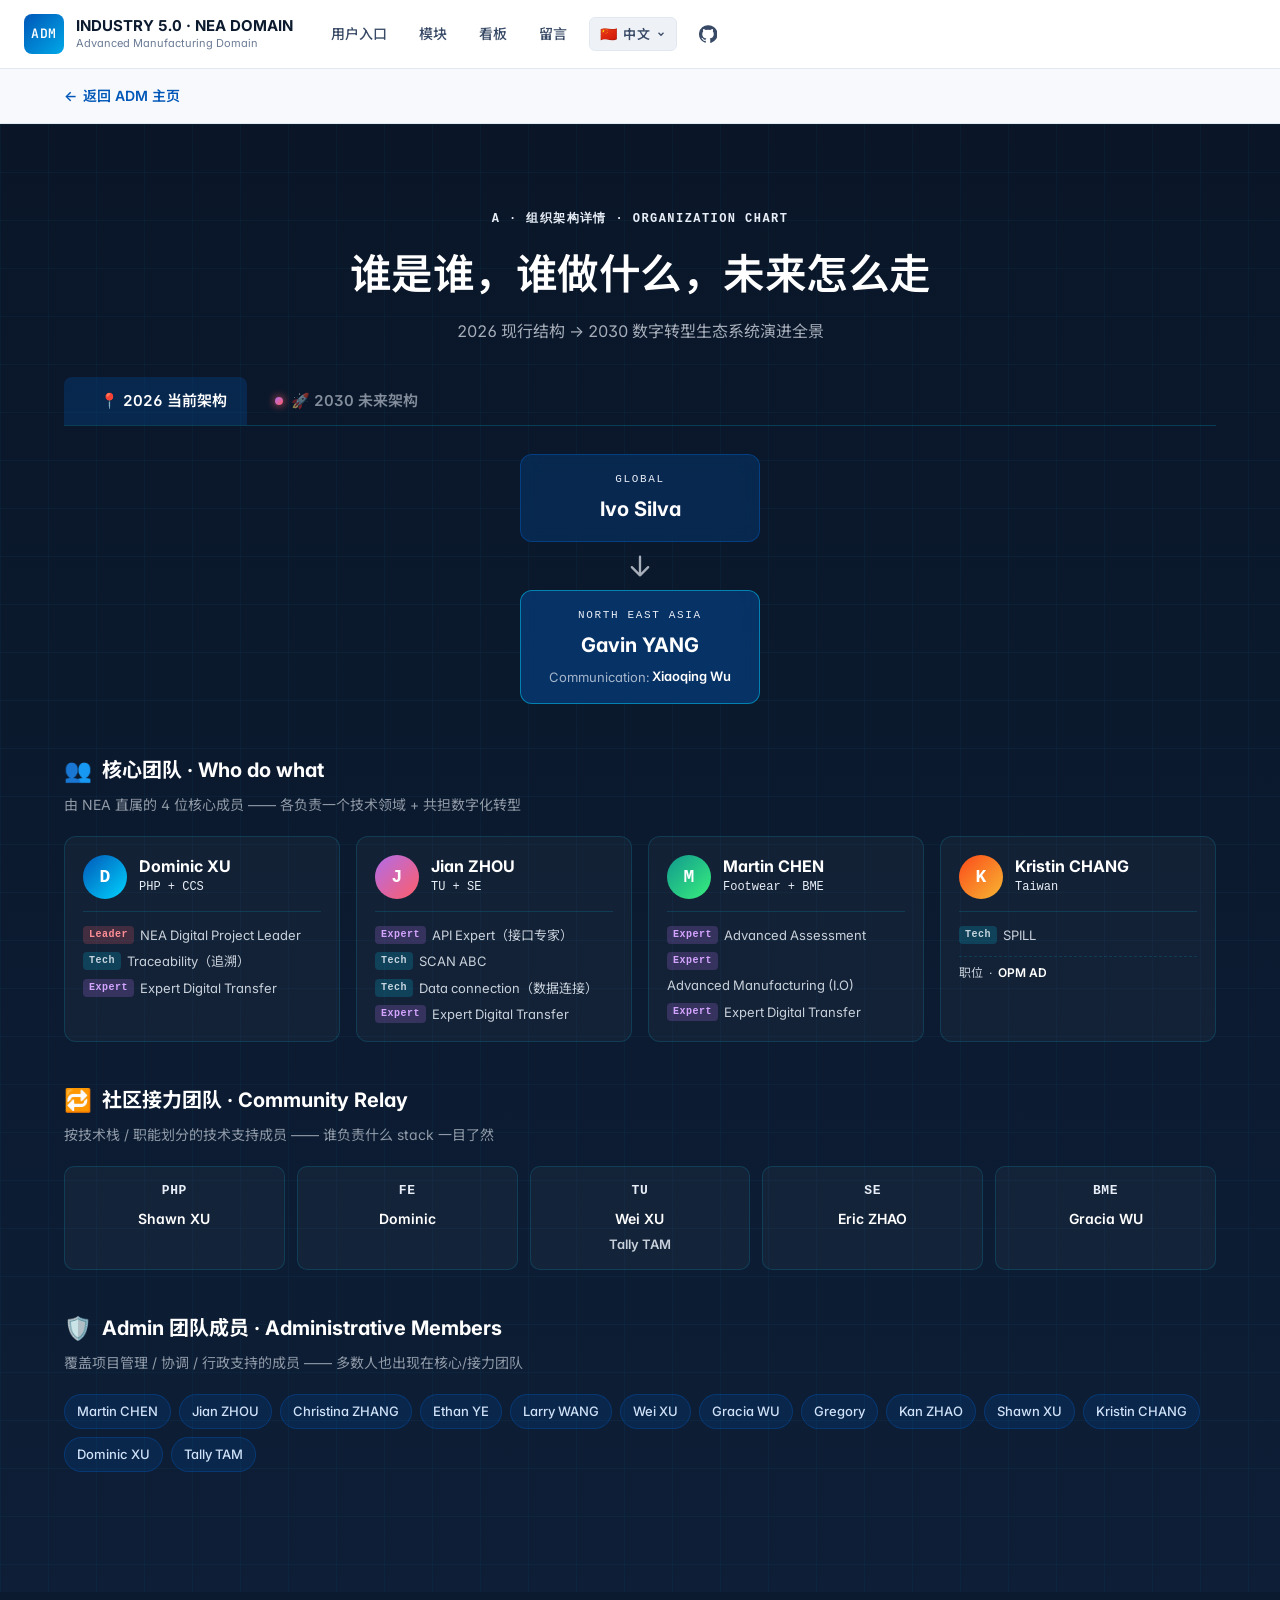
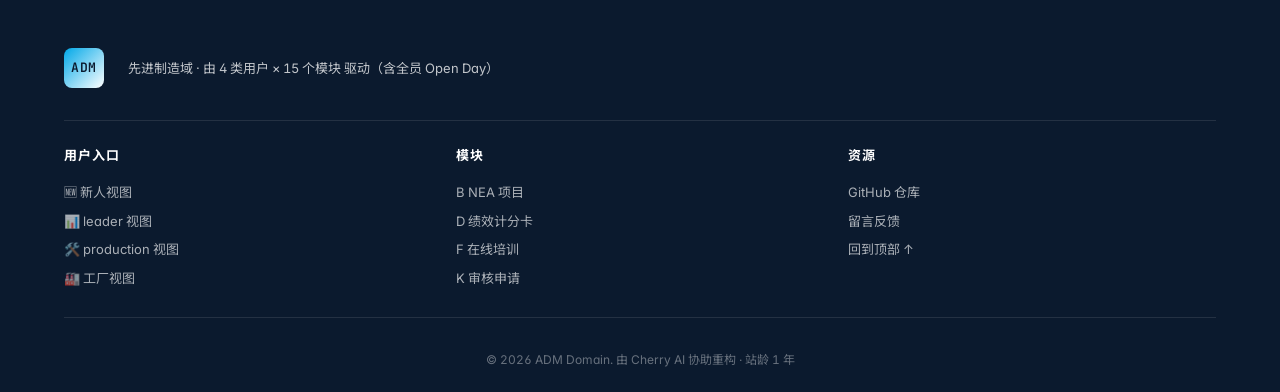
==== org-chart.html @ e668b8e9 "refactor(A): 抽 org chart 为独立页 org-chart.html (GAS 跳转入口) - 新增 org-chart.html: 独立详情页，顶部 '← 返回主页' 链接，含完" ====
<!DOCTYPE html>
<html lang="zh-CN">
<head>
    <meta charset="UTF-8">
    <meta name="viewport" content="width=device-width, initial-scale=1.0">
    <meta http-equiv="Cache-Control" content="no-cache, no-store, must-revalidate">
    <meta http-equiv="Pragma" content="no-cache">
    <meta http-equiv="Expires" content="0">
    <title data-i18n="orgA.page.title">A 组织架构图 · ADM 先进制造域</title>
    <meta name="description" data-i18n-attr="content" data-i18n="orgA.page.desc" content="ADM 域 A 组织架构详情：2026 当前组织结构 + 2030 数字转型生态系统演进全景。">
    <link rel="preconnect" href="https://fonts.googleapis.com">
    <link rel="preconnect" href="https://fonts.gstatic.com" crossorigin>
    <link href="https://fonts.googleapis.com/css2?family=Inter:wght@300;400;500;600;700&family=JetBrains+Mono:wght@400;500;700&family=Noto+Sans+SC:wght@300;400;500;600;700&family=Source+Han+Sans+SC:wght@300;400;500;600;700&display=swap" rel="stylesheet">
    <link rel="stylesheet" href="css/style.css?v=4">
    <style>
        /* Standalone page back-link bar (above section) */
        .org-page-back {
            background: var(--bg, #f7f9fc);
            border-bottom: 1px solid var(--line, #e6ebf2);
            padding: 14px 0;
        }
        .org-page-back a {
            color: var(--primary, #0057B8);
            text-decoration: none;
            font-weight: 600;
            font-size: 14px;
            display: inline-flex;
            align-items: center;
            gap: 6px;
            transition: color 0.2s ease, transform 0.2s ease;
        }
        .org-page-back a:hover {
            color: var(--cyan, #00D4FF);
            transform: translateX(-3px);
        }
    </style>
</head>
<body>
    <a class="skip-link" href="#main" data-i18n="skip.link">跳到主要内容</a>

    <header class="site-header" id="top">
        <div class="header-inner">
            <a href="index.html" class="brand">
                <div class="brand-mark">ADM</div>
                <div class="brand-text">
                    <div class="brand-zh" data-i18n="hero.eyebrow" style="font-weight:700;font-size:15px;line-height:1.2;">先进制造域</div>
                    <div class="brand-en">Advanced Manufacturing Domain</div>
                </div>
            </a>

            <nav class="primary-nav" aria-label="主导航">
                <a href="index.html#persona" data-i18n="nav.persona">用户入口</a>
                <a href="index.html#modules" data-i18n="nav.modules">模块</a>
                <a href="index.html#dashboards" data-i18n="nav.dashboards">看板</a>
                <a href="index.html#board" data-i18n="nav.board">留言</a>

                <div class="lang-switcher" id="langSwitcher">
                    <button class="lang-btn" id="langBtn" aria-haspopup="true" aria-expanded="false" aria-label="语言 / Language">
                        <span class="lang-flag" id="langFlag">🇨🇳</span>
                        <span class="lang-code" id="langCode">中文</span>
                        <svg width="10" height="10" viewBox="0 0 24 24" fill="none" stroke="currentColor" stroke-width="3"><path d="m6 9 6 6 6-6"/></svg>
                    </button>
                    <div class="lang-menu" id="langMenu" role="menu">
                        <button class="lang-option" data-lang="zh" role="menuitem">
                            <span class="lang-flag">🇨🇳</span>
                            <span class="lang-name">中文（默认）</span>
                            <span class="lang-sub">ZH</span>
                        </button>
                        <div class="lang-divider" role="separator"></div>
                        <button class="lang-option" data-lang="en" role="menuitem">
                            <span class="lang-flag">🇬🇧</span>
                            <span class="lang-name">English</span>
                            <span class="lang-sub">EN</span>
                        </button>
                        <button class="lang-option" data-lang="fr" role="menuitem">
                            <span class="lang-flag">🇫🇷</span>
                            <span class="lang-name">Français</span>
                            <span class="lang-sub">FR</span>
                        </button>
                    </div>
                </div>

                <a href="https://github.com/chelizi630-cmd/adm-domain" class="nav-github" aria-label="GitHub 仓库" target="_blank" rel="noopener">
                    <svg width="18" height="18" viewBox="0 0 24 24" fill="currentColor"><path d="M12 .3a12 12 0 0 0-3.8 23.38c.6.12.83-.26.83-.57v-2.02C5.7 21.7 5 19.66 5 19.66c-.55-1.4-1.34-1.77-1.34-1.77-1.1-.75.08-.74.08-.74 1.2.09 1.84 1.24 1.84 1.24 1.07 1.84 2.81 1.3 3.5 1 .1-.78.42-1.3.76-1.6-2.66-.3-5.47-1.33-5.47-5.93 0-1.31.47-2.38 1.24-3.22-.13-.3-.54-1.52.11-3.18 0 0 1.01-.32 3.3 1.23a11.5 11.5 0 0 1 6 0c2.29-1.55 3.3-1.23 3.3-1.23.65 1.66.24 2.88.12 3.18.77.84 1.23 1.91 1.23 3.22 0 4.61-2.81 5.62-5.48 5.92.43.37.81 1.1.81 2.22v3.29c0 .31.22.7.83.58A12 12 0 0 0 12 .3"/></svg>
                </a>
            </nav>

            <button class="hamburger" id="hamburger" aria-label="菜单" aria-expanded="false">
                <span></span><span></span><span></span>
            </button>
        </div>
    </header>

    <main id="main">
        <div class="org-page-back">
            <div class="container">
                <a href="index.html" aria-label="返回主页">← <span data-i18n="orgA.back">返回 ADM 主页</span></a>
            </div>
        </div>

        <section class="org-section">
            <div class="container">
                <div class="section-head">
                    <div class="section-eyebrow" data-i18n="orgA.eyebrow">A · 组织架构详情 · Organization Chart</div>
                    <h2 data-i18n="orgA.title">谁是谁，谁做什么，未来怎么走</h2>
                    <p data-i18n="orgA.desc">2026 现行结构 → 2030 数字转型生态系统演进全景</p>
                </div>

                <div class="org-tabs" role="tablist">
                    <button type="button" class="org-tab active" data-tab="now" role="tab" aria-selected="true">
                        <span class="org-tab-dot now"></span>
                        <span data-i18n="orgA.tab.now">📍 2026 当前架构</span>
                    </button>
                    <button type="button" class="org-tab" data-tab="future" role="tab" aria-selected="false">
                        <span class="org-tab-dot future"></span>
                        <span data-i18n="orgA.tab.future">🚀 2030 未来架构</span>
                    </button>
                </div>

                <div class="org-view" data-view="now">
                    <div class="org-hierarchy">
                        <div class="org-box org-global">
                            <div class="org-tier" data-i18n="orgA.tier.global">Global</div>
                            <div class="org-name">Ivo Silva</div>
                        </div>
                        <div class="org-arrow-down" aria-hidden="true">
                            <svg viewBox="0 0 24 24" width="28" height="28"><path d="M12 4v16M5 13l7 7 7-7" stroke="currentColor" stroke-width="2" fill="none" stroke-linecap="round" stroke-linejoin="round"/></svg>
                        </div>
                        <div class="org-box org-nea">
                            <div class="org-tier" data-i18n="orgA.tier.nea">North East Asia</div>
                            <div class="org-name">Gavin YANG</div>
                            <div class="org-comms">Communication: <strong>Xiaoqing Wu</strong></div>
                        </div>
                    </div>

                    <div class="org-block">
                        <h3 class="org-block-title">
                            <span class="org-block-icon">👥</span>
                            <span data-i18n="orgA.core.title">核心团队 · Who do what</span>
                        </h3>
                        <p class="org-block-sub" data-i18n="orgA.core.sub">由 NEA 直属的 4 位核心成员 —— 各负责一个技术领域 + 共担数字化转型</p>
                        <div class="org-core-grid">
                            <div class="org-core-card">
                                <div class="org-core-head">
                                    <div class="org-core-avatar c1">D</div>
                                    <div>
                                        <div class="org-core-name">Dominic XU</div>
                                        <div class="org-core-community">PHP + CCS</div>
                                    </div>
                                </div>
                                <ul class="org-core-roles">
                                    <li><span class="role-tag r-lead">Leader</span> <span data-i18n="orgA.role.NEA_PM">NEA Digital Project Leader</span></li>
                                    <li><span class="role-tag r-tech">Tech</span> <span data-i18n="orgA.role.trace">Traceability</span></li>
                                    <li><span class="role-tag r-expert">Expert</span> Expert Digital Transfer</li>
                                </ul>
                            </div>
                            <div class="org-core-card">
                                <div class="org-core-head">
                                    <div class="org-core-avatar c2">J</div>
                                    <div>
                                        <div class="org-core-name">Jian ZHOU</div>
                                        <div class="org-core-community">TU + SE</div>
                                    </div>
                                </div>
                                <ul class="org-core-roles">
                                    <li><span class="role-tag r-expert">Expert</span> <span data-i18n="orgA.role.api">API Expert</span></li>
                                    <li><span class="role-tag r-tech">Tech</span> SCAN ABC</li>
                                    <li><span class="role-tag r-tech">Tech</span> <span data-i18n="orgA.role.dataconn">Data connection</span></li>
                                    <li><span class="role-tag r-expert">Expert</span> Expert Digital Transfer</li>
                                </ul>
                            </div>
                            <div class="org-core-card">
                                <div class="org-core-head">
                                    <div class="org-core-avatar c3">M</div>
                                    <div>
                                        <div class="org-core-name">Martin CHEN</div>
                                        <div class="org-core-community">Footwear + BME</div>
                                    </div>
                                </div>
                                <ul class="org-core-roles">
                                    <li><span class="role-tag r-expert">Expert</span> Advanced Assessment</li>
                                    <li><span class="role-tag r-expert">Expert</span> Advanced Manufacturing (I.O)</li>
                                    <li><span class="role-tag r-expert">Expert</span> Expert Digital Transfer</li>
                                </ul>
                            </div>
                            <div class="org-core-card">
                                <div class="org-core-head">
                                    <div class="org-core-avatar c4">K</div>
                                    <div>
                                        <div class="org-core-name">Kristin CHANG</div>
                                        <div class="org-core-community">Taiwan</div>
                                    </div>
                                </div>
                                <ul class="org-core-roles">
                                    <li><span class="role-tag r-tech">Tech</span> SPILL</li>
                                    <li class="org-core-extra"><span data-i18n="orgA.role.title">职位</span> · <strong>OPM AD</strong></li>
                                </ul>
                            </div>
                        </div>
                    </div>

                    <div class="org-block">
                        <h3 class="org-block-title">
                            <span class="org-block-icon">🔁</span>
                            <span data-i18n="orgA.relay.title">社区接力团队 · Community Relay</span>
                        </h3>
                        <p class="org-block-sub" data-i18n="orgA.relay.sub">按技术栈 / 职能划分的技术支持成员 —— 谁负责什么 stack 一目了然</p>
                        <div class="org-relay-grid">
                            <div class="org-relay-cell"><div class="org-relay-tech">PHP</div><div class="org-relay-name">Shawn XU</div></div>
                            <div class="org-relay-cell"><div class="org-relay-tech">FE</div><div class="org-relay-name">Dominic</div></div>
                            <div class="org-relay-cell org-relay-multi">
                                <div class="org-relay-tech">TU</div>
                                <div class="org-relay-name">Wei XU</div>
                                <div class="org-relay-name">Tally TAM</div>
                            </div>
                            <div class="org-relay-cell"><div class="org-relay-tech">SE</div><div class="org-relay-name">Eric ZHAO</div></div>
                            <div class="org-relay-cell"><div class="org-relay-tech">BME</div><div class="org-relay-name">Gracia WU</div></div>
                        </div>
                    </div>

                    <div class="org-block">
                        <h3 class="org-block-title">
                            <span class="org-block-icon">🛡️</span>
                            <span data-i18n="orgA.admin.title">Admin 团队成员 · Administrative Members</span>
                        </h3>
                        <p class="org-block-sub" data-i18n="orgA.admin.sub">覆盖项目管理 / 协调 / 行政支持的成员 —— 多数人也出现在核心/接力团队</p>
                        <div class="org-admin-cloud">
                            <span class="org-admin-tag">Martin CHEN</span>
                            <span class="org-admin-tag">Jian ZHOU</span>
                            <span class="org-admin-tag">Christina ZHANG</span>
                            <span class="org-admin-tag">Ethan YE</span>
                            <span class="org-admin-tag">Larry WANG</span>
                            <span class="org-admin-tag">Wei XU</span>
                            <span class="org-admin-tag">Gracia WU</span>
                            <span class="org-admin-tag">Gregory</span>
                            <span class="org-admin-tag">Kan ZHAO</span>
                            <span class="org-admin-tag">Shawn XU</span>
                            <span class="org-admin-tag">Kristin CHANG</span>
                            <span class="org-admin-tag">Dominic XU</span>
                            <span class="org-admin-tag">Tally TAM</span>
                        </div>
                    </div>
                </div>

                <div class="org-view" data-view="future" hidden>
                    <h3 class="org-future-title">
                        <span data-i18n="orgA.future.title">数字转型生态系统 · 6 Layer</span>
                    </h3>
                    <p class="org-future-sub" data-i18n="orgA.future.sub">从核心总监到外部合作伙伴的 6 层同心圆 —— 辐射式生态</p>

                    <div class="org-6layer-wrap">
                        <div class="org-6layer" role="img" aria-label="6 Layer Digital Transformation Ecosystem">
                            <div class="org-layer org-layer-6">
                                <span class="org-layer-badge">L6</span>
                            </div>
                            <div class="org-layer org-layer-5">
                                <span class="org-layer-badge">L5</span>
                            </div>
                            <div class="org-layer org-layer-4">
                                <span class="org-layer-badge">L4</span>
                            </div>
                            <div class="org-layer org-layer-3">
                                <span class="org-layer-badge">L3</span>
                            </div>
                            <div class="org-layer org-layer-2">
                                <span class="org-layer-badge">L2</span>
                            </div>
                            <div class="org-layer org-layer-1">
                                <div class="org-layer-content">
                                    <div class="org-layer-num">L1</div>
                                    <div class="org-layer-tag" data-i18n="orgA.layer1.tag">数字总监</div>
                                    <div class="org-layer-en">Director</div>
                                </div>
                            </div>
                        </div>

                        <div class="org-layer-defs">
                            <h4 data-i18n="orgA.defs.title">6 层职责定义</h4>
                            <dl>
                                <dt><span class="lbl lbl-1">L1</span> <span data-i18n="orgA.layer1.dt">数字转型总监</span></dt>
                                <dd data-i18n="orgA.layer1.dd">统筹全球数字战略和生态系统的一致性</dd>
                                <dt><span class="lbl lbl-2">L2</span> <span data-i18n="orgA.layer2.dt">D2MS 专家</span></dt>
                                <dd data-i18n="orgA.layer2.dd">衔接技术标准与卓越运营</dd>
                                <dt><span class="lbl lbl-3">L3</span> <span data-i18n="orgA.layer3.dt">内部 / 外部技术专家</span></dt>
                                <dd data-i18n="orgA.layer3.dd">专注于新的技术诀窍（如面板供应商）</dd>
                                <dt><span class="lbl lbl-4">L4</span> <span data-i18n="orgA.layer4.dt">项目组长 / 中继</span></dt>
                                <dd data-i18n="orgA.layer4.dd">启动并推动跨部门的关键领域项目</dd>
                                <dt><span class="lbl lbl-5">L5</span> <span data-i18n="orgA.layer5.dt">外部技术专家</span></dt>
                                <dd data-i18n="orgA.layer5.dd">包括大学、专业供应商和咨询公司</dd>
                                <dt><span class="lbl lbl-6">L6</span> <span data-i18n="orgA.layer6.dt">外部公司</span></dt>
                                <dd data-i18n="orgA.layer6.dd">为生态系统提供动力的软件与硬件解决方案商</dd>
                            </dl>
                        </div>
                    </div>

                    <h3 class="org-evo-title" data-i18n="orgA.evo.title">5 阶段演进路径 · Evolution Path</h3>
                    <p class="org-future-sub" data-i18n="orgA.evo.sub">从专家画像到生态系统构建的逐步落地</p>
                    <div class="org-evo-path">
                        <div class="org-evo-step org-evo-step-active">
                            <div class="org-evo-num">1</div>
                            <div class="org-evo-name" data-i18n="orgA.evo.1.name">专家目录 / 人才画像</div>
                            <div class="org-evo-en">Expert Directory / Talent Mapping</div>
                        </div>
                        <div class="org-evo-arrow" aria-hidden="true">→</div>
                        <div class="org-evo-step">
                            <div class="org-evo-num">2</div>
                            <div class="org-evo-name" data-i18n="orgA.evo.2.name">知识库 / 中央资源</div>
                            <div class="org-evo-en">Knowledge Hub / Central Resources</div>
                        </div>
                        <div class="org-evo-arrow" aria-hidden="true">→</div>
                        <div class="org-evo-step">
                            <div class="org-evo-num">3</div>
                            <div class="org-evo-name" data-i18n="orgA.evo.3.name">专家目录（深化）</div>
                            <div class="org-evo-en">Expert Directory (Deepened)</div>
                        </div>
                        <div class="org-evo-arrow" aria-hidden="true">→</div>
                        <div class="org-evo-step">
                            <div class="org-evo-num">4</div>
                            <div class="org-evo-name" data-i18n="orgA.evo.4.name">认证 / 标准化验证</div>
                            <div class="org-evo-en">Certification / Standardized Validation</div>
                        </div>
                        <div class="org-evo-arrow" aria-hidden="true">→</div>
                        <div class="org-evo-step org-evo-step-goal">
                            <div class="org-evo-num">5</div>
                            <div class="org-evo-name" data-i18n="orgA.evo.5.name">生态系统构建</div>
                            <div class="org-evo-en">Ecosystem Build</div>
                        </div>
                    </div>
                </div>
            </div>
        </section>
    </main>

    <footer class="site-footer">
        <div class="container footer-inner">
            <div class="footer-brand">
                <div class="brand-mark">ADM</div>
                <p data-i18n="footer.tagline">先进制造域 · 由 4 类用户 × 15 个模块 驱动</p>
            </div>
            <div class="footer-cols">
                <div>
                    <h4 data-i18n="footer.col1.title">用户入口</h4>
                    <a href="index.html#persona" data-i18n="footer.col1.l1">🆕 新人视图</a>
                    <a href="index.html#persona" data-i18n="footer.col1.l2">📊 leader 视图</a>
                    <a href="index.html#persona" data-i18n="footer.col1.l3">🛠️ production 视图</a>
                    <a href="index.html#persona" data-i18n="footer.col1.l4">🏭 工厂视图</a>
                </div>
                <div>
                    <h4 data-i18n="footer.col2.title">模块</h4>
                    <a href="index.html#modules" data-i18n="footer.col2.l1">B NEA 项目</a>
                    <a href="index.html#modules" data-i18n="footer.col2.l2">D 绩效计分卡</a>
                    <a href="index.html#modules" data-i18n="footer.col2.l3">F 在线培训</a>
                    <a href="index.html#modules" data-i18n="footer.col2.l4">K 审核申请</a>
                </div>
                <div>
                    <h4 data-i18n="footer.col3.title">资源</h4>
                    <a href="https://github.com/chelizi630-cmd/adm-domain" target="_blank" rel="noopener" data-i18n="footer.col3.l1">GitHub 仓库</a>
                    <a href="index.html#board" data-i18n="footer.col3.l2">留言反馈</a>
                    <a href="#top" data-i18n="footer.col3.l3">回到顶部 ↑</a>
                </div>
            </div>
            <div class="footer-bottom">
                <p data-i18n="footer.bottom">© 2026 ADM Domain. 由 Cherry AI 协助重构 · v2.0 升级至《网站用户画像》矩阵 · 站龄 1 年</p>
            </div>
        </div>
    </footer>

    <script src="i18n.js?v=4"></script>
    <script src="js/org-chart.js?v=4"></script>
</body>
</html>
---- css/style.css ----
/* ============================================================
   ADM Domain — Style (v2)
   设计原则：
   1. 浅色专业工业风（不再赛博朋克）
   2. 工业蓝主色 + 强调色 = 信任 + 科技
   3. 4 个 persona 配色差异化（A 紫 / B 蓝 / C 橙 / D 绿）
   4. 8px 网格 + 12px 圆角 + 微阴影 = 现代企业级
   ============================================================ */

:root {
    /* 工业蓝主色系 */
    --primary: #0057B8;
    --primary-dark: #003D7A;
    --primary-light: #4D8FD9;
    --accent: #00A8E8;
    --accent-glow: rgba(0, 168, 232, 0.18);

    /* 4 画像配色 —— 按图片《网站用户画像》 */
    --p-A: #7B61FF;   /* A = 我是一个新人 (Newcomer) - 紫 */
    --p-B: #0057B8;   /* B = 我是一个 leader - 蓝 */
    --p-C: #FF6B35;   /* C = production specialist - 橙 */
    --p-D: #1FAA59;   /* D = 工厂 (Factory) - 绿 */
    --p-all: #6B7280; /* N = Open Day 全员 - 灰 */

    /* 中性色（浅色专业风） */
    --bg: #F7F9FC;
    --bg-card: #FFFFFF;
    --bg-soft: #EEF2F7;
    --ink: #0B1A2E;
    --ink-2: #384A66;
    --ink-3: #6B7B95;
    --line: #E2E8F0;
    --line-strong: #CBD5E1;

    /* 状态色 */
    --success: #1FAA59;
    --warning: #F59E0B;
    --danger: #DC2626;

    /* 阴影 */
    --shadow-sm: 0 1px 2px rgba(11, 26, 46, 0.05);
    --shadow: 0 2px 8px rgba(11, 26, 46, 0.08);
    --shadow-lg: 0 8px 24px rgba(11, 26, 46, 0.12);
    --shadow-glow: 0 8px 32px rgba(0, 87, 184, 0.18);

    /* 圆角 */
    --r-sm: 6px;
    --r: 10px;
    --r-lg: 16px;
    --r-xl: 24px;

    /* 字体堆叠 */
    /* 英文：Inter（Semi Bold 600 为标题主字重） */
    /* 中文：思源黑体（Source Han Sans SC / Noto Sans SC） */
    --font-sans: 'Inter', 'Noto Sans SC', 'Source Han Sans SC', 'PingFang SC', 'Microsoft YaHei', -apple-system, BlinkMacSystemFont, 'Segoe UI', sans-serif;
    --font-mono: 'JetBrains Mono', 'SF Mono', 'SFMono-Regular', Menlo, Monaco, Consolas, monospace;
    /* 字重别名：统一用 600 (Semi Bold) 作主标题 */
    --fw-bold: 600;
}

* { margin: 0; padding: 0; box-sizing: border-box; }

html { scroll-behavior: smooth; }

body {
    font-family: var(--font-sans);
    background: var(--bg);
    color: var(--ink);
    line-height: 1.6;
    -webkit-font-smoothing: antialiased;
    -moz-osx-font-smoothing: grayscale;
    font-feature-settings: "cv11", "ss01", "tnum";
}

/* 中文模式下优先用思源黑体（Source Han Sans SC / Noto Sans SC 是同字体的不同发行名） */
:lang(zh-CN), :lang(zh) {
    font-family: 'Inter', 'Noto Sans SC', 'Source Han Sans SC', 'PingFang SC', 'Microsoft YaHei', sans-serif;
}

a { color: var(--primary); text-decoration: none; }
a:hover { text-decoration: underline; }

button { font: inherit; cursor: pointer; }

img, svg { display: block; max-width: 100%; }

.container {
    max-width: 1200px;
    margin: 0 auto;
    padding: 0 24px;
}

/* Skip link (a11y) */
.skip-link {
    position: absolute;
    left: -9999px;
    top: 0;
    background: var(--primary);
    color: #fff;
    padding: 8px 16px;
    z-index: 9999;
}
.skip-link:focus { left: 0; }

/* ============================================================
   HEADER
   ============================================================ */
.site-header {
    position: sticky;
    top: 0;
    z-index: 100;
    background: rgba(255, 255, 255, 0.92);
    backdrop-filter: saturate(180%) blur(16px);
    border-bottom: 1px solid var(--line);
}

.header-inner {
    max-width: 1280px;
    margin: 0 auto;
    height: 68px;
    padding: 0 24px;
    display: flex;
    align-items: center;
    gap: 24px;
}

.brand {
    display: flex;
    align-items: center;
    gap: 12px;
    color: var(--ink);
    text-decoration: none;
    flex-shrink: 0;
}
.brand:hover { text-decoration: none; }

.brand-mark {
    width: 40px;
    height: 40px;
    background: linear-gradient(135deg, var(--primary), var(--accent));
    color: #fff;
    border-radius: 8px;
    display: flex;
    align-items: center;
    justify-content: center;
    font-family: 'JetBrains Mono', monospace;
    font-weight: 600;
    font-size: 13px;
    letter-spacing: 0.5px;
}

.brand-zh { font-weight: 600; font-size: 15px; line-height: 1.2; }
.brand-en { font-size: 11px; color: var(--ink-3); line-height: 1.2; margin-top: 2px; }

/* 搜索框 */
.search-box {
    position: relative;
    flex: 1;
    max-width: 480px;
    display: flex;
    align-items: center;
    background: var(--bg-soft);
    border: 1px solid var(--line);
    border-radius: var(--r);
    padding: 0 12px;
    height: 40px;
    transition: all 0.2s;
}
.search-box:focus-within {
    background: #fff;
    border-color: var(--primary);
    box-shadow: 0 0 0 3px var(--accent-glow);
}
.search-box .search-icon { color: var(--ink-3); flex-shrink: 0; }
.search-box input {
    flex: 1;
    border: none;
    background: transparent;
    outline: none;
    padding: 0 10px;
    font-size: 14px;
    color: var(--ink);
}
.search-box input::placeholder { color: var(--ink-3); }
.search-box kbd {
    font-family: 'JetBrains Mono', monospace;
    font-size: 11px;
    color: var(--ink-3);
    background: #fff;
    border: 1px solid var(--line);
    border-radius: 4px;
    padding: 2px 6px;
    flex-shrink: 0;
}

.search-results {
    position: absolute;
    top: calc(100% + 6px);
    left: 0;
    right: 0;
    background: #fff;
    border: 1px solid var(--line);
    border-radius: var(--r);
    box-shadow: var(--shadow-lg);
    max-height: 420px;
    overflow-y: auto;
    z-index: 200;
}
.search-results[hidden] { display: none; }
.search-result {
    padding: 12px 14px;
    border-bottom: 1px solid var(--line);
    cursor: pointer;
    transition: background 0.15s;
}
.search-result:last-child { border-bottom: none; }
.search-result:hover { background: var(--bg-soft); }
.search-result h4 { font-size: 14px; margin-bottom: 4px; color: var(--ink); }
.search-result p { font-size: 12px; color: var(--ink-3); margin: 0; }
.search-result .sr-tags { margin-top: 6px; display: flex; gap: 4px; }
.search-empty {
    padding: 24px;
    text-align: center;
    color: var(--ink-3);
    font-size: 13px;
}

/* 主导航 */
.primary-nav {
    display: flex;
    align-items: center;
    gap: 4px;
    flex-shrink: 0;
}
.primary-nav a {
    color: var(--ink-2);
    padding: 8px 14px;
    border-radius: var(--r-sm);
    font-size: 14px;
    font-weight: 500;
    transition: all 0.15s;
}
.primary-nav a:hover {
    color: var(--primary);
    background: var(--bg-soft);
    text-decoration: none;
}
.primary-nav .nav-github {
    color: var(--ink-2);
    margin-left: 4px;
    display: flex;
    align-items: center;
}
.primary-nav .nav-github:hover { color: var(--ink); }

/* ===== 语言切换器 ===== */
.lang-switcher { position: relative; margin-left: 4px; }
.lang-btn {
    display: flex;
    align-items: center;
    gap: 6px;
    background: var(--bg-soft);
    border: 1px solid var(--line);
    color: var(--ink-2);
    padding: 6px 10px;
    border-radius: var(--r-sm);
    font-size: 13px;
    font-weight: 600;
    cursor: pointer;
    transition: all 0.15s;
    font-family: 'JetBrains Mono', monospace;
}
.lang-btn:hover { background: #fff; border-color: var(--primary); color: var(--ink); }
.lang-btn .lang-flag { font-size: 14px; line-height: 1; }
.lang-btn .lang-code { letter-spacing: 0.5px; }
.lang-btn svg { transition: transform 0.2s; }
.lang-btn[aria-expanded="true"] svg { transform: rotate(180deg); }

.lang-menu {
    position: absolute;
    top: calc(100% + 6px);
    right: 0;
    min-width: 200px;
    background: #fff;
    border: 1px solid var(--line);
    border-radius: var(--r);
    box-shadow: var(--shadow-lg);
    padding: 6px;
    z-index: 200;
    opacity: 0;
    visibility: hidden;
    transform: translateY(-4px);
    transition: all 0.18s;
}
.lang-menu.open {
    opacity: 1;
    visibility: visible;
    transform: translateY(0);
}
.lang-option {
    display: flex;
    align-items: center;
    gap: 10px;
    width: 100%;
    background: transparent;
    border: none;
    padding: 8px 12px;
    border-radius: var(--r-sm);
    font-size: 13px;
    color: var(--ink);
    text-align: left;
    cursor: pointer;
    transition: background 0.12s;
}
.lang-option:hover { background: var(--bg-soft); }
.lang-option.active {
    background: rgba(0, 87, 184, 0.08);
    color: var(--primary);
    font-weight: 600;
}
.lang-option .lang-flag { font-size: 18px; }
.lang-option .lang-name { flex: 1; font-weight: 500; }
.lang-option .lang-sub {
    font-size: 10px;
    color: var(--ink-3);
    font-family: 'JetBrains Mono', monospace;
    background: var(--bg-soft);
    padding: 1px 6px;
    border-radius: 3px;
}
.lang-option.active .lang-sub { background: var(--primary); color: #fff; }

.lang-divider {
    height: 1px;
    background: var(--line);
    margin: 4px 8px;
}

.hamburger {
    display: none;
    background: none;
    border: none;
    width: 40px;
    height: 40px;
    flex-direction: column;
    justify-content: center;
    align-items: center;
    gap: 5px;
}
.hamburger span {
    width: 20px;
    height: 2px;
    background: var(--ink);
    border-radius: 2px;
    transition: all 0.2s;
}

/* ============================================================
   HERO
   ============================================================ */
.hero {
    position: relative;
    padding: 80px 0 60px;
    overflow: hidden;
}

.hero-grid-bg {
    position: absolute;
    inset: 0;
    background-image:
        linear-gradient(rgba(0, 87, 184, 0.05) 1px, transparent 1px),
        linear-gradient(90deg, rgba(0, 87, 184, 0.05) 1px, transparent 1px);
    background-size: 48px 48px;
    mask-image: radial-gradient(ellipse at center, #000 0%, transparent 70%);
    pointer-events: none;
}

.hero-inner { position: relative; }

.hero-tag {
    display: inline-block;
    background: rgba(0, 87, 184, 0.08);
    color: var(--primary);
    padding: 6px 14px;
    border-radius: 999px;
    font-family: 'JetBrains Mono', monospace;
    font-size: 12px;
    font-weight: 600;
    letter-spacing: 1px;
    margin-bottom: 20px;
}

.hero h1 {
    font-size: clamp(28px, 5vw, 44px);
    line-height: 1.2;
    font-weight: 600;
    color: var(--ink);
    max-width: 900px;
    margin-bottom: 16px;
    letter-spacing: -0.5px;
}
.hero h1 .hl {
    background: linear-gradient(135deg, var(--primary), var(--accent));
    -webkit-background-clip: text;
    background-clip: text;
    color: transparent;
}

.hero-sub {
    font-size: 17px;
    color: var(--ink-2);
    max-width: 720px;
    margin-bottom: 48px;
}

/* 4 persona chooser */
.persona-grid {
    display: grid;
    grid-template-columns: repeat(4, 1fr);
    gap: 16px;
}

.persona-card {
    position: relative;
    display: flex;
    flex-direction: column;
    background: var(--bg-card);
    border: 1px solid var(--line);
    border-radius: var(--r-lg);
    padding: 24px;
    text-decoration: none;
    color: var(--ink);
    transition: all 0.25s;
    overflow: hidden;
}
.persona-card::before {
    content: '';
    position: absolute;
    top: 0; left: 0; right: 0;
    height: 3px;
    background: var(--persona-color, var(--primary));
    transform: scaleX(0);
    transform-origin: left;
    transition: transform 0.3s;
}
.persona-card:hover {
    text-decoration: none;
    transform: translateY(-4px);
    box-shadow: var(--shadow-lg);
    border-color: var(--persona-color, var(--primary));
}
.persona-card:hover::before { transform: scaleX(1); }

.persona-A { --persona-color: var(--p-A); }
.persona-B { --persona-color: var(--p-B); }
.persona-C { --persona-color: var(--p-C); }
.persona-D { --persona-color: var(--p-D); }

.persona-emoji { font-size: 36px; margin-bottom: 12px; }
.persona-tag {
    font-size: 11px;
    font-weight: 600;
    color: var(--persona-color);
    text-transform: uppercase;
    letter-spacing: 0.5px;
    margin-bottom: 4px;
}
.persona-q {
    font-size: 16px;
    font-weight: 600;
    color: var(--ink);
    margin-bottom: 16px;
    line-height: 1.4;
}
.persona-en {
    font-size: 11px;
    color: var(--ink-3);
    font-family: 'JetBrains Mono', monospace;
    margin-top: -10px;
    margin-bottom: 10px;
    letter-spacing: 0.3px;
}

.persona-modules {
    list-style: none;
    display: flex;
    flex-wrap: wrap;
    gap: 6px;
    margin-bottom: 16px;
}
.persona-modules li {
    background: var(--bg-soft);
    color: var(--ink-2);
    font-size: 11px;
    padding: 3px 8px;
    border-radius: 4px;
    font-family: 'JetBrains Mono', monospace;
    display: flex;
    align-items: center;
    gap: 4px;
}
.persona-modules li .mid {
    font-weight: 600;
    color: var(--primary);
    font-size: 10px;
}
.persona-modules li.more {
    background: transparent;
    color: var(--ink-3);
    border: 1px dashed var(--line-strong);
}

.persona-cta {
    margin-top: auto;
    font-size: 13px;
    font-weight: 600;
    color: var(--persona-color);
}

.persona-featured {
    background: linear-gradient(135deg, #fff 0%, #FFF5F0 100%);
    border-color: rgba(255, 107, 53, 0.3);
}

.persona-badge {
    position: absolute;
    top: 12px;
    right: 12px;
    background: var(--p-C);
    color: #fff;
    font-size: 10px;
    font-weight: 600;
    padding: 2px 8px;
    border-radius: 999px;
    letter-spacing: 0.5px;
}

/* ============================================================
   SECTION COMMON
   ============================================================ */
section { padding: 80px 0; }
.section-head { text-align: center; max-width: 720px; margin: 0 auto 48px; }
.section-eyebrow {
    display: inline-block;
    color: var(--primary);
    font-size: 12px;
    font-weight: 600;
    letter-spacing: 2px;
    text-transform: uppercase;
    margin-bottom: 12px;
    font-family: 'JetBrains Mono', monospace;
}
.section-head h2 {
    font-size: clamp(24px, 3.5vw, 36px);
    font-weight: 600;
    color: var(--ink);
    margin-bottom: 12px;
    letter-spacing: -0.5px;
}
.section-head p {
    color: var(--ink-2);
    font-size: 16px;
}

/* ============================================================
   MODULES GRID
   ============================================================ */
.modules-section { background: var(--bg-card); border-top: 1px solid var(--line); border-bottom: 1px solid var(--line); }

.module-filter {
    display: flex;
    justify-content: center;
    gap: 8px;
    flex-wrap: wrap;
    margin-bottom: 32px;
}
.filter-btn {
    background: var(--bg);
    color: var(--ink-2);
    border: 1px solid var(--line);
    padding: 8px 18px;
    border-radius: 999px;
    font-size: 13px;
    font-weight: 500;
    transition: all 0.15s;
}
.filter-btn:hover { background: var(--bg-soft); color: var(--ink); }
.filter-btn.active {
    background: var(--primary);
    color: #fff;
    border-color: var(--primary);
}

.module-grid {
    display: grid;
    grid-template-columns: repeat(auto-fill, minmax(280px, 1fr));
    gap: 16px;
}

.module-card {
    position: relative;
    background: #fff;
    border: 1px solid var(--line);
    border-radius: var(--r);
    padding: 20px;
    display: flex;
    gap: 14px;
    transition: all 0.2s;
    cursor: pointer;
}
.module-card:hover {
    border-color: var(--primary-light);
    box-shadow: var(--shadow);
    transform: translateY(-2px);
}

.module-id {
    width: 40px;
    height: 40px;
    background: linear-gradient(135deg, var(--primary), var(--accent));
    color: #fff;
    border-radius: 8px;
    display: flex;
    align-items: center;
    justify-content: center;
    font-family: 'JetBrains Mono', monospace;
    font-weight: 600;
    font-size: 16px;
    flex-shrink: 0;
}

.module-body { flex: 1; min-width: 0; }
.module-body h3 {
    font-size: 15px;
    font-weight: 600;
    color: var(--ink);
    margin-bottom: 6px;
    line-height: 1.3;
}
.module-en {
    display: block;
    font-size: 11px;
    color: var(--ink-3);
    font-weight: 400;
    margin-top: 2px;
    font-family: 'JetBrains Mono', monospace;
}
.module-body p {
    font-size: 13px;
    color: var(--ink-2);
    line-height: 1.5;
    margin-bottom: 12px;
}

.module-tags { display: flex; gap: 4px; flex-wrap: wrap; }
.tag-pill {
    font-size: 10px;
    padding: 2px 8px;
    border-radius: 999px;
    color: #fff;
    font-weight: 600;
}
.tag-pill.p-A { background: var(--p-A); }
.tag-pill.p-B { background: var(--p-B); }
.tag-pill.p-C { background: var(--p-C); }
.tag-pill.p-D { background: var(--p-D); }
.tag-pill.tag-all {
    background: linear-gradient(90deg, var(--p-A), var(--p-B), var(--p-C), var(--p-D));
    background-size: 200% 100%;
    color: #fff;
    animation: tag-shimmer 6s linear infinite;
}
@keyframes tag-shimmer {
    0% { background-position: 0% 50%; }
    100% { background-position: 200% 50%; }
}
.module-extra {
    display: inline-block;
    font-size: 11px;
    font-weight: 500;
    color: var(--ink-3);
    background: var(--bg-soft);
    padding: 1px 6px;
    border-radius: 4px;
    margin-left: 4px;
    vertical-align: middle;
}

.module-card.hidden { display: none; }

/* 隐藏 / 显示的动画 */
.module-card { animation: fadeIn 0.3s ease; }
/* A 模块为 <a> 链接：保持 block 布局、去掉下划线 */
a.module-card {
    display: block;
    color: inherit;
    text-decoration: none;
}
a.module-card:hover { text-decoration: none; }
.tag-pill.p-link {
    background: rgba(0, 212, 255, 0.12);
    color: var(--cyan, #00D4FF);
    border: 1px solid rgba(0, 212, 255, 0.35);
    font-weight: 600;
}
@keyframes fadeIn {
    from { opacity: 0; transform: translateY(8px); }
    to { opacity: 1; transform: translateY(0); }
}

/* ============================================================
   DASHBOARD SECTION
   ============================================================ */
.dashboard-grid {
    display: grid;
    grid-template-columns: repeat(4, 1fr);
    gap: 16px;
}

.dashboard-card {
    background: #fff;
    border: 1px solid var(--line);
    border-radius: var(--r-lg);
    padding: 24px;
    display: flex;
    flex-direction: column;
    transition: all 0.2s;
}
.dashboard-card:hover { box-shadow: var(--shadow); }

.dashboard-featured {
    background: linear-gradient(135deg, #fff 0%, #FFF8F4 100%);
    border-color: rgba(255, 107, 53, 0.3);
}

.dashboard-head {
    display: flex;
    align-items: center;
    gap: 8px;
    margin-bottom: 16px;
    position: relative;
}
.d-emoji { font-size: 22px; }
.dashboard-head h3 {
    font-size: 15px;
    font-weight: 600;
    color: var(--ink);
}
.d-badge {
    margin-left: auto;
    background: var(--p-C);
    color: #fff;
    font-size: 10px;
    padding: 2px 8px;
    border-radius: 999px;
    font-weight: 600;
}

.dashboard-body { display: flex; flex-direction: column; gap: 14px; }

.kpi-mini {
    background: var(--bg-soft);
    border-radius: var(--r);
    padding: 10px 12px;
    text-align: center;
}
.kpi-num {
    font-family: 'JetBrains Mono', monospace;
    font-size: 22px;
    font-weight: 600;
    color: var(--primary);
    line-height: 1;
}
.kpi-label {
    font-size: 11px;
    color: var(--ink-3);
    margin-top: 4px;
}

.kpi-mini { flex: 1; }

.d-list {
    list-style: none;
    display: flex;
    flex-direction: column;
    gap: 8px;
    border-top: 1px solid var(--line);
    padding-top: 14px;
}
.d-list li {
    font-size: 13px;
    color: var(--ink-2);
}
.d-list a {
    color: var(--primary);
    font-weight: 500;
}

/* 看板根据 persona 高亮（点击 persona 卡片后） */
.dashboard-card.dim { opacity: 0.45; transform: scale(0.98); transition: all 0.3s; }
.dashboard-card.highlight { box-shadow: 0 0 0 3px var(--p-color, var(--primary)), var(--shadow-lg); }
.dashboard-card[data-persona="A"].highlight { --p-color: var(--p-A); }
.dashboard-card[data-persona="B"].highlight { --p-color: var(--p-B); }
.dashboard-card[data-persona="C"].highlight { --p-color: var(--p-C); }
.dashboard-card[data-persona="D"].highlight { --p-color: var(--p-D); }

/* ============================================================
   BOARD / 留言
   ============================================================ */
.board-section { background: var(--bg-card); border-top: 1px solid var(--line); }
.board-layout {
    display: grid;
    grid-template-columns: minmax(320px, 420px) 1fr;
    gap: 32px;
    align-items: start;
}

.board-form, .board-list-wrap {
    background: #fff;
    border: 1px solid var(--line);
    border-radius: var(--r-lg);
    padding: 24px;
}

.board-form h3, .board-list-head h3 {
    font-size: 16px;
    font-weight: 600;
    margin-bottom: 16px;
    color: var(--ink);
    display: flex;
    align-items: center;
    gap: 8px;
}

.form-row { display: grid; grid-template-columns: 1fr 1fr; gap: 12px; margin-bottom: 12px; }
.board-form label { display: flex; flex-direction: column; gap: 6px; margin-bottom: 12px; }
.board-form label > span {
    font-size: 12px;
    font-weight: 600;
    color: var(--ink-2);
}
.board-form input, .board-form select, .board-form textarea {
    background: var(--bg);
    border: 1px solid var(--line);
    border-radius: var(--r-sm);
    padding: 10px 12px;
    font: inherit;
    color: var(--ink);
    transition: all 0.15s;
}
.board-form input:focus, .board-form select:focus, .board-form textarea:focus {
    outline: none;
    background: #fff;
    border-color: var(--primary);
    box-shadow: 0 0 0 3px var(--accent-glow);
}
.board-form textarea { resize: vertical; min-height: 100px; }

.form-actions {
    display: flex;
    justify-content: space-between;
    align-items: center;
    margin-top: 8px;
}
.form-hint { font-size: 11px; color: var(--ink-3); }

.btn {
    display: inline-flex;
    align-items: center;
    gap: 6px;
    padding: 10px 20px;
    border-radius: var(--r-sm);
    font-size: 14px;
    font-weight: 600;
    border: 1px solid transparent;
    transition: all 0.15s;
    text-decoration: none;
    cursor: pointer;
}
.btn-primary {
    background: var(--primary);
    color: #fff;
}
.btn-primary:hover {
    background: var(--primary-dark);
    text-decoration: none;
}

.board-list-head {
    display: flex;
    justify-content: space-between;
    align-items: center;
    margin-bottom: 16px;
}
.board-list-head h3 { margin-bottom: 0; }
.count-badge {
    background: var(--accent);
    color: #fff;
    font-size: 11px;
    padding: 2px 8px;
    border-radius: 999px;
    margin-left: 4px;
}
.msg-filter {
    background: var(--bg);
    border: 1px solid var(--line);
    border-radius: var(--r-sm);
    padding: 6px 10px;
    font-size: 12px;
    color: var(--ink-2);
}

.board-list { list-style: none; display: flex; flex-direction: column; gap: 12px; }
.msg-item {
    background: var(--bg);
    border: 1px solid var(--line);
    border-radius: var(--r);
    padding: 14px 16px;
    transition: all 0.15s;
}
.msg-item:hover { background: #fff; box-shadow: var(--shadow-sm); }
.msg-head {
    display: flex;
    align-items: center;
    gap: 8px;
    margin-bottom: 8px;
    font-size: 13px;
}
.msg-avatar {
    width: 32px;
    height: 32px;
    border-radius: 50%;
    background: var(--bg-soft);
    display: flex;
    align-items: center;
    justify-content: center;
    font-size: 14px;
    color: var(--ink-2);
    font-weight: 600;
}
.msg-name { font-weight: 600; color: var(--ink); }
.msg-time { color: var(--ink-3); font-size: 11px; margin-left: auto; }
.msg-persona {
    font-size: 10px;
    padding: 2px 8px;
    border-radius: 999px;
    color: #fff;
    font-weight: 600;
}
.msg-persona.A { background: var(--p-A); }
.msg-persona.B { background: var(--p-B); }
.msg-persona.C { background: var(--p-C); }
.msg-persona.D { background: var(--p-D); }
.msg-body { font-size: 14px; color: var(--ink-2); line-height: 1.6; white-space: pre-wrap; word-wrap: break-word; }

.msg-actions {
    display: flex;
    gap: 8px;
    margin-top: 10px;
    padding-top: 10px;
    border-top: 1px solid var(--line);
    font-size: 12px;
}
.msg-actions button {
    background: none;
    border: none;
    color: var(--ink-3);
    padding: 4px 8px;
    border-radius: 4px;
    font-size: 12px;
    transition: all 0.15s;
}
.msg-actions button:hover { background: var(--bg-soft); color: var(--ink); }
.msg-actions .del:hover { color: var(--danger); }

.msg-reply {
    margin-top: 10px;
    background: #fff;
    border-left: 3px solid var(--primary);
    padding: 10px 12px;
    border-radius: 0 var(--r-sm) var(--r-sm) 0;
    font-size: 13px;
    color: var(--ink-2);
}
.msg-reply .reply-tag {
    display: inline-block;
    font-size: 10px;
    background: var(--primary);
    color: #fff;
    padding: 1px 6px;
    border-radius: 3px;
    margin-right: 6px;
    font-weight: 600;
}

.board-empty {
    text-align: center;
    padding: 48px 16px;
    color: var(--ink-3);
}
.empty-emoji { font-size: 40px; margin-bottom: 8px; }

/* ============================================================
   FOOTER
   ============================================================ */
.site-footer {
    background: var(--ink);
    color: rgba(255, 255, 255, 0.75);
    padding: 56px 0 24px;
}
.footer-inner { display: flex; flex-direction: column; gap: 32px; }
.footer-brand { display: flex; align-items: center; gap: 12px; }
.footer-brand .brand-mark { background: linear-gradient(135deg, var(--accent), #fff); color: var(--ink); }
.footer-brand p { font-size: 13px; margin-left: 12px; }

.footer-cols {
    display: grid;
    grid-template-columns: repeat(3, 1fr);
    gap: 24px;
    padding: 24px 0;
    border-top: 1px solid rgba(255, 255, 255, 0.1);
    border-bottom: 1px solid rgba(255, 255, 255, 0.1);
}
.footer-cols h4 {
    color: #fff;
    font-size: 13px;
    margin-bottom: 12px;
    text-transform: uppercase;
    letter-spacing: 1px;
}
.footer-cols a {
    display: block;
    color: rgba(255, 255, 255, 0.65);
    font-size: 13px;
    padding: 4px 0;
    transition: color 0.15s;
}
.footer-cols a:hover { color: #fff; text-decoration: none; }

.footer-bottom { text-align: center; font-size: 12px; opacity: 0.5; }

/* ============================================================
   RESPONSIVE
   ============================================================ */
@media (max-width: 1024px) {
    .persona-grid { grid-template-columns: repeat(2, 1fr); }
    .dashboard-grid { grid-template-columns: repeat(2, 1fr); }
    .board-layout { grid-template-columns: 1fr; }
}

@media (max-width: 720px) {
    .header-inner { gap: 12px; }
    .search-box { max-width: none; }
    .search-box kbd { display: none; }
    .primary-nav { display: none; }
    .hamburger { display: flex; }
    .primary-nav.open {
        display: flex;
        position: absolute;
        top: 68px;
        right: 0;
        left: 0;
        background: #fff;
        flex-direction: column;
        padding: 12px;
        border-bottom: 1px solid var(--line);
        align-items: stretch;
    }
    .primary-nav.open a { padding: 12px 16px; }

    .hero { padding: 48px 0 32px; }
    .persona-grid { grid-template-columns: 1fr; }
    .dashboard-grid { grid-template-columns: 1fr; }
    .form-row { grid-template-columns: 1fr; }
    .footer-cols { grid-template-columns: 1fr; gap: 16px; }
    section { padding: 56px 0; }
}

@media (max-width: 480px) {
    .header-inner { padding: 0 16px; }
    .container { padding: 0 16px; }
    .brand-text { display: none; }
    .module-grid { grid-template-columns: 1fr; }
}

/* ============================================================
   A 组织架构详情
   ============================================================ */
.org-section {
    padding: 80px 0;
    background: linear-gradient(180deg, #0a1628 0%, #0d1e36 100%);
    color: #e8eef7;
    position: relative;
    overflow: hidden;
}
.org-section::before {
    content: '';
    position: absolute;
    inset: 0;
    background-image:
        linear-gradient(rgba(0, 212, 255, 0.04) 1px, transparent 1px),
        linear-gradient(90deg, rgba(0, 212, 255, 0.04) 1px, transparent 1px);
    background-size: 48px 48px;
    pointer-events: none;
    z-index: 0;
}
.org-section > .container { position: relative; z-index: 1; }
.org-section .section-head { margin-bottom: 32px; }
.org-section .section-eyebrow {
    color: var(--cyan);
    font-family: 'Space Mono', monospace;
    font-size: 12px;
    letter-spacing: 0.12em;
    text-transform: uppercase;
    margin-bottom: 12px;
}
.org-section h2 {
    color: #fff;
    font-size: clamp(1.8rem, 1.4rem + 1.5vw, 2.6rem);
    margin-bottom: 12px;
}
.org-section .section-head p {
    color: rgba(232, 238, 247, 0.7);
    font-size: 1rem;
    max-width: 720px;
    margin: 0;
}

/* Tab 切换器 */
.org-tabs {
    display: flex;
    gap: 8px;
    margin: 32px 0 28px;
    border-bottom: 1px solid rgba(0, 212, 255, 0.2);
    padding-bottom: 0;
    flex-wrap: wrap;
}
.org-tab {
    appearance: none;
    background: transparent;
    border: none;
    color: rgba(232, 238, 247, 0.55);
    font: inherit;
    font-size: 15px;
    font-weight: 600;
    padding: 12px 20px;
    cursor: pointer;
    border-radius: 8px 8px 0 0;
    transition: all 0.2s ease;
    display: inline-flex;
    align-items: center;
    gap: 8px;
    position: relative;
}
.org-tab:hover { color: #fff; background: rgba(0, 212, 255, 0.05); }
.org-tab.active {
    color: #fff;
    background: rgba(0, 87, 184, 0.25);
    box-shadow: inset 0 -2px 0 var(--cyan);
}
.org-tab-dot {
    width: 8px;
    height: 8px;
    border-radius: 50%;
    display: inline-block;
}
.org-tab-dot.now { background: var(--cyan); box-shadow: 0 0 8px var(--cyan); }
.org-tab-dot.future {
    background: linear-gradient(135deg, #b16cea 0%, #ff5e69 100%);
    box-shadow: 0 0 8px #ff5e69;
}

/* View 容器 */
.org-view { animation: orgFadeIn 0.35s ease; }
@keyframes orgFadeIn {
    from { opacity: 0; transform: translateY(8px); }
    to { opacity: 1; transform: translateY(0); }
}

/* 2026 hierarchy */
.org-hierarchy {
    display: flex;
    flex-direction: column;
    align-items: center;
    gap: 4px;
    margin-bottom: 48px;
}
.org-box {
    background: rgba(255, 255, 255, 0.04);
    border: 1px solid rgba(0, 212, 255, 0.25);
    border-radius: 12px;
    padding: 16px 28px;
    min-width: 240px;
    text-align: center;
    backdrop-filter: blur(8px);
    transition: transform 0.2s ease, border-color 0.2s ease;
}
.org-box:hover { transform: translateY(-2px); border-color: var(--cyan); }
.org-global { background: rgba(0, 87, 184, 0.25); border-color: rgba(0, 87, 184, 0.5); }
.org-nea { background: rgba(0, 87, 184, 0.4); border-color: rgba(0, 212, 255, 0.5); }
.org-tier {
    font-family: 'Space Mono', monospace;
    font-size: 11px;
    color: var(--cyan);
    letter-spacing: 0.15em;
    text-transform: uppercase;
    margin-bottom: 4px;
}
.org-name {
    font-size: 20px;
    font-weight: 700;
    color: #fff;
}
.org-comms {
    margin-top: 6px;
    font-size: 13px;
    color: rgba(232, 238, 247, 0.7);
}
.org-comms strong { color: #fff; font-weight: 600; }
.org-arrow-down {
    color: var(--cyan);
    opacity: 0.7;
    line-height: 0;
    padding: 6px 0;
}

/* 块通用 */
.org-block { margin-bottom: 40px; }
.org-block-title {
    color: #fff;
    font-size: 1.25rem;
    font-weight: 700;
    margin-bottom: 6px;
    display: flex;
    align-items: center;
    gap: 10px;
}
.org-block-icon { font-size: 1.4rem; }
.org-block-sub {
    color: rgba(232, 238, 247, 0.6);
    font-size: 14px;
    margin-bottom: 20px;
}

/* 4 核心成员卡片 */
.org-core-grid {
    display: grid;
    grid-template-columns: repeat(4, 1fr);
    gap: 16px;
}
.org-core-card {
    background: rgba(255, 255, 255, 0.03);
    border: 1px solid rgba(0, 212, 255, 0.15);
    border-radius: 12px;
    padding: 18px;
    transition: all 0.2s ease;
    min-width: 0;
}
.org-core-card:hover {
    background: rgba(0, 87, 184, 0.12);
    border-color: var(--cyan);
    transform: translateY(-3px);
}
.org-core-head {
    display: flex;
    align-items: center;
    gap: 12px;
    margin-bottom: 14px;
    padding-bottom: 12px;
    border-bottom: 1px solid rgba(0, 212, 255, 0.15);
}
.org-core-avatar {
    width: 44px;
    height: 44px;
    border-radius: 50%;
    display: flex;
    align-items: center;
    justify-content: center;
    font-family: 'Space Mono', monospace;
    font-size: 18px;
    font-weight: 700;
    color: #fff;
    flex-shrink: 0;
}
.org-core-avatar.c1 { background: linear-gradient(135deg, #0057B8, #00D4FF); }
.org-core-avatar.c2 { background: linear-gradient(135deg, #b16cea, #ff5e69); }
.org-core-avatar.c3 { background: linear-gradient(135deg, #11998e, #38ef7d); }
.org-core-avatar.c4 { background: linear-gradient(135deg, #fc4a1a, #f7b733); }
.org-core-name {
    font-size: 16px;
    font-weight: 700;
    color: #fff;
    line-height: 1.2;
}
.org-core-community {
    font-family: 'Space Mono', monospace;
    font-size: 12px;
    color: var(--cyan);
    margin-top: 2px;
}
.org-core-roles {
    list-style: none;
    padding: 0;
    margin: 0;
    display: flex;
    flex-direction: column;
    gap: 8px;
}
.org-core-roles li {
    font-size: 13px;
    color: rgba(232, 238, 247, 0.85);
    line-height: 1.4;
    display: flex;
    align-items: flex-start;
    gap: 6px;
    flex-wrap: wrap;
}
.role-tag {
    display: inline-block;
    font-family: 'Space Mono', monospace;
    font-size: 10px;
    font-weight: 700;
    padding: 2px 6px;
    border-radius: 4px;
    letter-spacing: 0.05em;
    flex-shrink: 0;
}
.role-tag.r-lead { background: rgba(255, 94, 105, 0.2); color: #ff8e95; }
.role-tag.r-tech { background: rgba(0, 212, 255, 0.18); color: var(--cyan); }
.role-tag.r-expert { background: rgba(177, 108, 234, 0.22); color: #d4a5ff; }
.org-core-extra {
    color: rgba(232, 238, 247, 0.55);
    font-size: 12px !important;
    border-top: 1px dashed rgba(0, 212, 255, 0.15);
    padding-top: 8px;
    margin-top: 4px;
}
.org-core-extra strong { color: #fff; font-weight: 600; }

/* 社区接力团队 */
.org-relay-grid {
    display: grid;
    grid-template-columns: repeat(5, 1fr);
    gap: 12px;
}
.org-relay-cell {
    background: rgba(255, 255, 255, 0.03);
    border: 1px solid rgba(0, 212, 255, 0.15);
    border-radius: 10px;
    padding: 14px 12px;
    text-align: center;
    transition: all 0.2s ease;
    min-width: 0;
}
.org-relay-cell:hover {
    background: rgba(0, 87, 184, 0.15);
    border-color: var(--cyan);
    transform: translateY(-2px);
}
.org-relay-tech {
    font-family: 'Space Mono', monospace;
    font-size: 13px;
    font-weight: 700;
    color: var(--cyan);
    margin-bottom: 6px;
    letter-spacing: 0.05em;
}
.org-relay-name {
    font-size: 14px;
    color: #fff;
    font-weight: 600;
}
.org-relay-multi .org-relay-name + .org-relay-name {
    margin-top: 4px;
    font-size: 13px;
    color: rgba(232, 238, 247, 0.85);
}

/* Admin 团队云 */
.org-admin-cloud {
    display: flex;
    flex-wrap: wrap;
    gap: 8px;
}
.org-admin-tag {
    display: inline-flex;
    align-items: center;
    background: rgba(0, 87, 184, 0.18);
    border: 1px solid rgba(0, 87, 184, 0.35);
    color: #cfe1f7;
    padding: 6px 12px;
    border-radius: 999px;
    font-size: 13px;
    font-weight: 500;
    transition: all 0.2s ease;
}
.org-admin-tag:hover {
    background: rgba(0, 212, 255, 0.2);
    border-color: var(--cyan);
    color: #fff;
}

/* 2030 视图 */
.org-future-title {
    color: #fff;
    font-size: 1.4rem;
    font-weight: 700;
    margin: 12px 0 6px;
    background: linear-gradient(90deg, #b16cea, #ff5e69);
    -webkit-background-clip: text;
    background-clip: text;
    -webkit-text-fill-color: transparent;
    color: transparent;
}
.org-future-sub {
    color: rgba(232, 238, 247, 0.6);
    font-size: 14px;
    margin-bottom: 24px;
}

/* 6 层同心圆 + 定义 */
.org-6layer-wrap {
    display: grid;
    grid-template-columns: minmax(360px, 1fr) 1.2fr;
    gap: 40px;
    align-items: start;
    margin-bottom: 56px;
}
.org-6layer {
    position: relative;
    width: 100%;
    max-width: 480px;
    aspect-ratio: 1;
    margin: 0 auto;
}
.org-layer {
    position: absolute;
    top: 50%;
    left: 50%;
    transform: translate(-50%, -50%);
    border-radius: 50%;
    display: flex;
    align-items: center;
    justify-content: center;
    text-align: center;
    border: 1px solid rgba(0, 212, 255, 0.25);
    background: rgba(10, 22, 40, 0.55);
    backdrop-filter: blur(4px);
    transition: all 0.3s ease;
    cursor: default;
}
.org-layer:hover {
    border-color: var(--cyan);
    background: rgba(0, 87, 184, 0.3);
    z-index: 10;
}
.org-layer-1 {
    width: 26%;
    aspect-ratio: 1;
    background: linear-gradient(135deg, #0057B8, #00D4FF);
    border-color: rgba(255, 255, 255, 0.4);
    box-shadow: 0 0 24px rgba(0, 212, 255, 0.45);
    z-index: 6;
}
.org-layer-2 { width: 42%; aspect-ratio: 1; background: rgba(0, 87, 184, 0.35); }
.org-layer-3 { width: 58%; aspect-ratio: 1; background: rgba(0, 87, 184, 0.22); }
.org-layer-4 { width: 74%; aspect-ratio: 1; background: rgba(0, 87, 184, 0.14); }
.org-layer-5 { width: 88%; aspect-ratio: 1; background: rgba(0, 87, 184, 0.08); border-style: dashed; }
.org-layer-6 {
    width: 100%;
    aspect-ratio: 1;
    background: rgba(0, 87, 184, 0.04);
    border-style: dashed;
    border-color: rgba(0, 212, 255, 0.18);
}
/* L2-L6: 标签放在环顶部 (12 点钟位置)，仅显示 L# 小徽章 */
.org-layer-badge {
    position: absolute;
    top: 8%;
    left: 50%;
    transform: translateX(-50%);
    background: rgba(0, 212, 255, 0.85);
    color: #06121f;
    font-family: 'Space Mono', monospace;
    font-size: 11px;
    font-weight: 800;
    padding: 3px 8px;
    border-radius: 999px;
    letter-spacing: 0.05em;
    white-space: nowrap;
    box-shadow: 0 0 12px rgba(0, 212, 255, 0.4);
}
.org-layer-2 .org-layer-badge { top: 14%; }
.org-layer-3 .org-layer-badge { top: 9%; }
.org-layer-4 .org-layer-badge { top: 6%; }
.org-layer-5 .org-layer-badge { top: 4%; }
.org-layer-6 .org-layer-badge { top: 2%; }
.org-layer-content {
    padding: 6px;
    line-height: 1.15;
}
.org-layer-1 .org-layer-content { color: #fff; }
.org-layer-num {
    font-family: 'Space Mono', monospace;
    font-size: clamp(14px, 2vw, 20px);
    font-weight: 800;
    letter-spacing: 0.05em;
    color: var(--cyan);
    margin-bottom: 2px;
}
.org-layer-1 .org-layer-num { color: #fff; }
.org-layer-tag {
    font-size: clamp(9px, 1.1vw, 12px);
    font-weight: 700;
    color: #fff;
}
.org-layer-en {
    font-family: 'Space Mono', monospace;
    font-size: clamp(8px, 0.9vw, 10px);
    color: rgba(232, 238, 247, 0.55);
    margin-top: 2px;
}
.org-layer-1 .org-layer-en { color: rgba(255, 255, 255, 0.85); }

/* 6 层定义 dl */
.org-layer-defs {
    background: rgba(255, 255, 255, 0.02);
    border: 1px solid rgba(0, 212, 255, 0.18);
    border-radius: 12px;
    padding: 20px 24px;
}
.org-layer-defs h4 {
    color: #fff;
    font-size: 1rem;
    margin: 0 0 16px;
    padding-bottom: 10px;
    border-bottom: 1px solid rgba(0, 212, 255, 0.18);
}
.org-layer-defs dl {
    margin: 0;
    display: grid;
    grid-template-columns: 1fr;
    gap: 10px;
}
.org-layer-defs dt {
    font-weight: 700;
    color: #fff;
    display: flex;
    align-items: center;
    gap: 8px;
    font-size: 14px;
}
.org-layer-defs dd {
    margin: 2px 0 0 36px;
    color: rgba(232, 238, 247, 0.7);
    font-size: 13px;
    line-height: 1.5;
}
.lbl {
    display: inline-flex;
    align-items: center;
    justify-content: center;
    width: 28px;
    height: 22px;
    border-radius: 4px;
    font-family: 'Space Mono', monospace;
    font-size: 11px;
    font-weight: 800;
    color: #fff;
}
.lbl-1 { background: #0057B8; }
.lbl-2 { background: rgba(0, 87, 184, 0.7); }
.lbl-3 { background: rgba(0, 87, 184, 0.55); }
.lbl-4 { background: rgba(0, 87, 184, 0.4); }
.lbl-5 { background: rgba(0, 87, 184, 0.28); color: rgba(232, 238, 247, 0.7); }
.lbl-6 { background: rgba(0, 87, 184, 0.18); color: rgba(232, 238, 247, 0.5); }

/* 5 阶段演进路径 */
.org-evo-title {
    color: #fff;
    font-size: 1.4rem;
    font-weight: 700;
    margin: 32px 0 6px;
    background: linear-gradient(90deg, #00D4FF, #b16cea);
    -webkit-background-clip: text;
    background-clip: text;
    -webkit-text-fill-color: transparent;
    color: transparent;
}
.org-evo-path {
    display: flex;
    align-items: stretch;
    gap: 8px;
    margin-top: 20px;
    flex-wrap: wrap;
}
.org-evo-step {
    flex: 1 1 0;
    min-width: 140px;
    background: rgba(255, 255, 255, 0.03);
    border: 1px solid rgba(0, 212, 255, 0.18);
    border-radius: 12px;
    padding: 16px 12px;
    text-align: center;
    position: relative;
    transition: all 0.2s ease;
}
.org-evo-step:hover {
    background: rgba(0, 87, 184, 0.15);
    border-color: var(--cyan);
    transform: translateY(-2px);
}
.org-evo-step-active {
    background: rgba(0, 87, 184, 0.25);
    border-color: var(--cyan);
    box-shadow: 0 0 16px rgba(0, 212, 255, 0.2);
}
.org-evo-step-goal {
    background: linear-gradient(135deg, rgba(177, 108, 234, 0.2), rgba(255, 94, 105, 0.18));
    border-color: rgba(177, 108, 234, 0.5);
}
.org-evo-num {
    font-family: 'Space Mono', monospace;
    font-size: 22px;
    font-weight: 800;
    color: var(--cyan);
    margin-bottom: 6px;
}
.org-evo-step-goal .org-evo-num {
    background: linear-gradient(90deg, #b16cea, #ff5e69);
    -webkit-background-clip: text;
    background-clip: text;
    -webkit-text-fill-color: transparent;
    color: transparent;
}
.org-evo-name {
    font-size: 13px;
    font-weight: 700;
    color: #fff;
    margin-bottom: 4px;
    line-height: 1.3;
}
.org-evo-en {
    font-family: 'Space Mono', monospace;
    font-size: 10px;
    color: rgba(232, 238, 247, 0.5);
    line-height: 1.3;
}
.org-evo-arrow {
    align-self: center;
    color: var(--cyan);
    font-size: 22px;
    font-weight: 700;
    flex: 0 0 auto;
    user-select: none;
}

/* 响应式 */
@media (max-width: 960px) {
    .org-core-grid { grid-template-columns: repeat(2, 1fr); }
    .org-relay-grid { grid-template-columns: repeat(3, 1fr); }
    .org-6layer-wrap { grid-template-columns: 1fr; }
    .org-6layer { max-width: 380px; }
}
@media (max-width: 640px) {
    .org-section { padding: 56px 0; }
    .org-core-grid { grid-template-columns: 1fr; }
    .org-relay-grid { grid-template-columns: repeat(2, 1fr); }
    .org-tab { font-size: 13px; padding: 10px 14px; }
    .org-evo-path { flex-direction: column; }
    .org-evo-arrow { transform: rotate(90deg); align-self: center; }
}
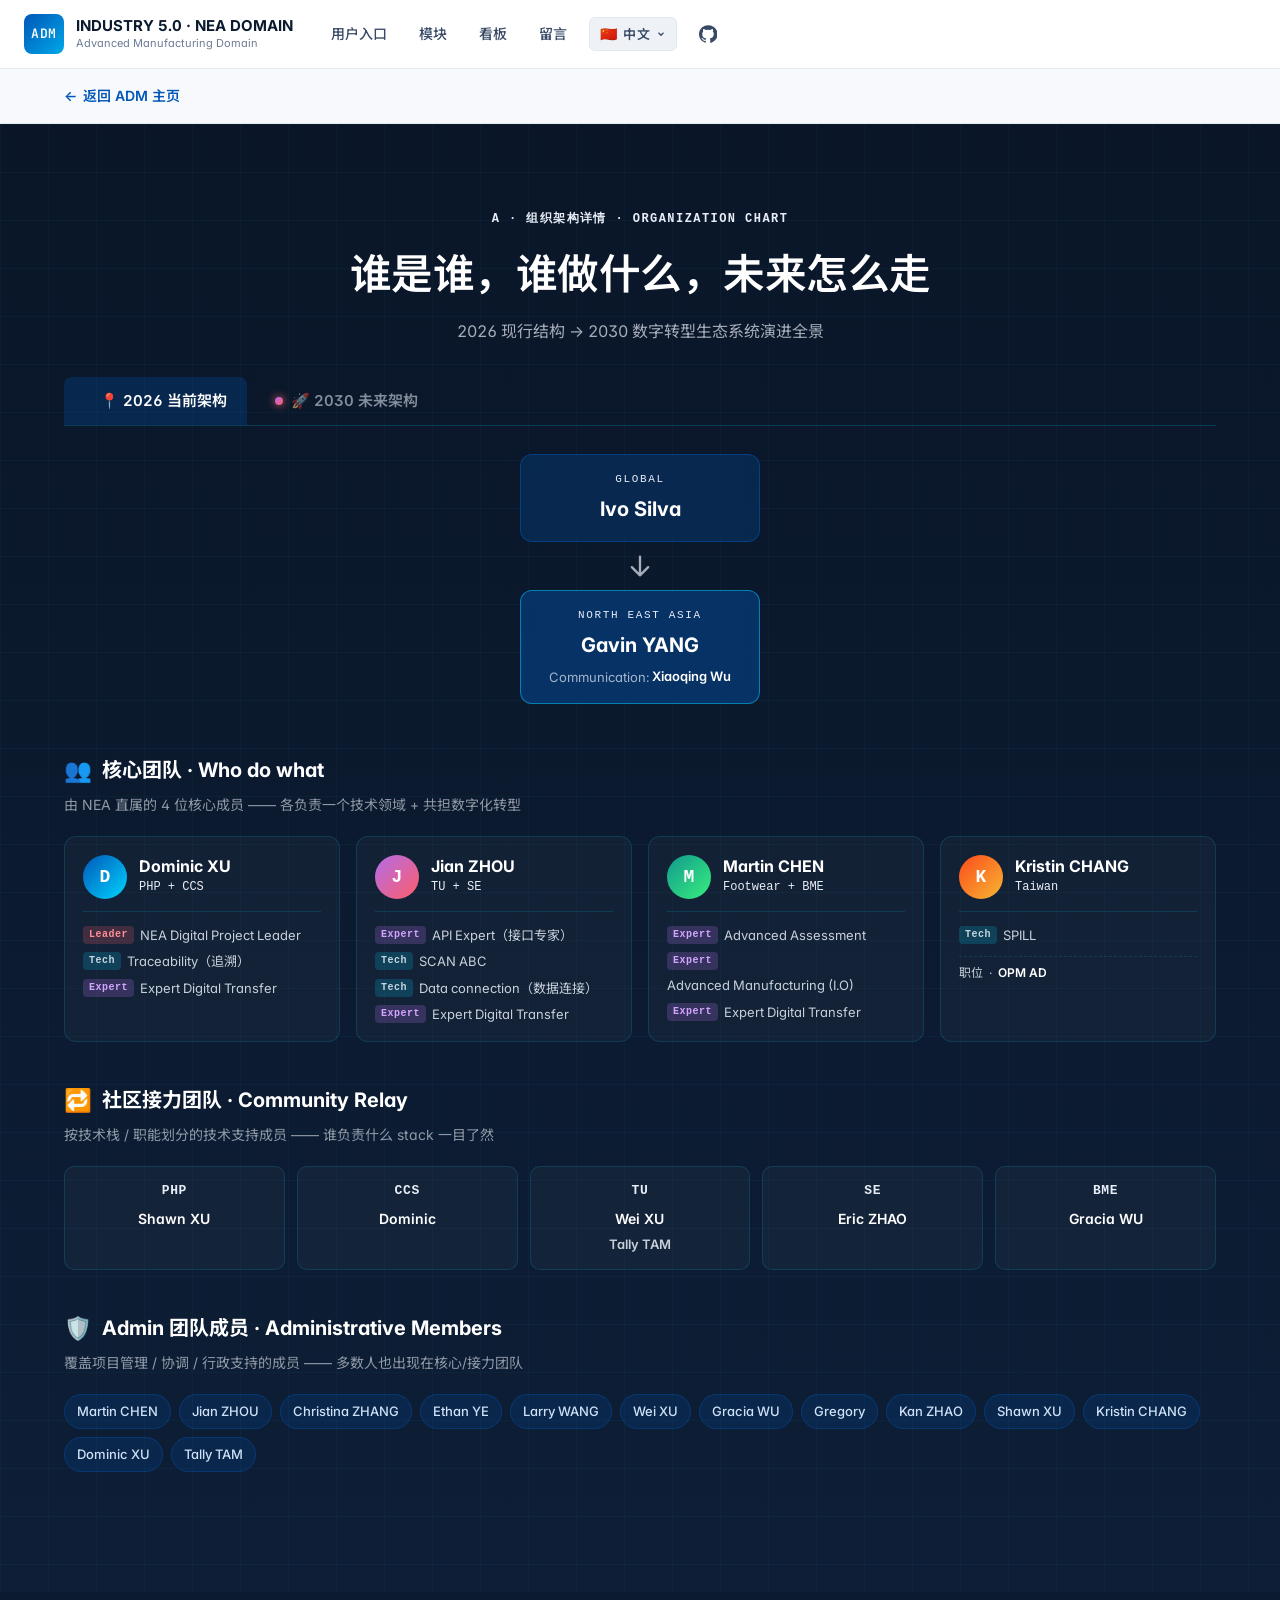
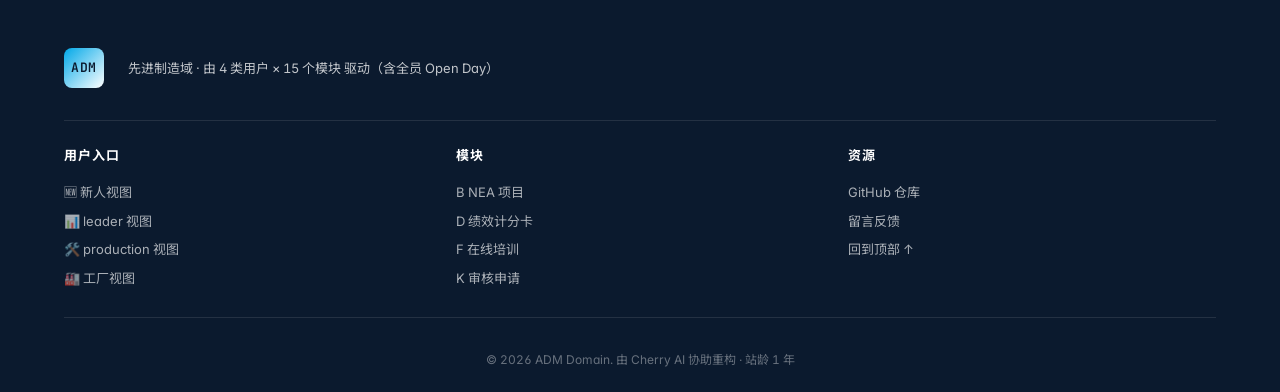
==== commit 4774ecd5: "fix: Dominic relay FE → CCS (user request 17:02)" ====
--- a/org-chart.html
+++ b/org-chart.html
@@ -207,7 +207,7 @@
                         <p class="org-block-sub" data-i18n="orgA.relay.sub">按技术栈 / 职能划分的技术支持成员 —— 谁负责什么 stack 一目了然</p>
                         <div class="org-relay-grid">
                             <div class="org-relay-cell"><div class="org-relay-tech">PHP</div><div class="org-relay-name">Shawn XU</div></div>
-                            <div class="org-relay-cell"><div class="org-relay-tech">FE</div><div class="org-relay-name">Dominic</div></div>
+                            <div class="org-relay-cell"><div class="org-relay-tech">CCS</div><div class="org-relay-name">Dominic</div></div>
                             <div class="org-relay-cell org-relay-multi">
                                 <div class="org-relay-tech">TU</div>
                                 <div class="org-relay-name">Wei XU</div>
